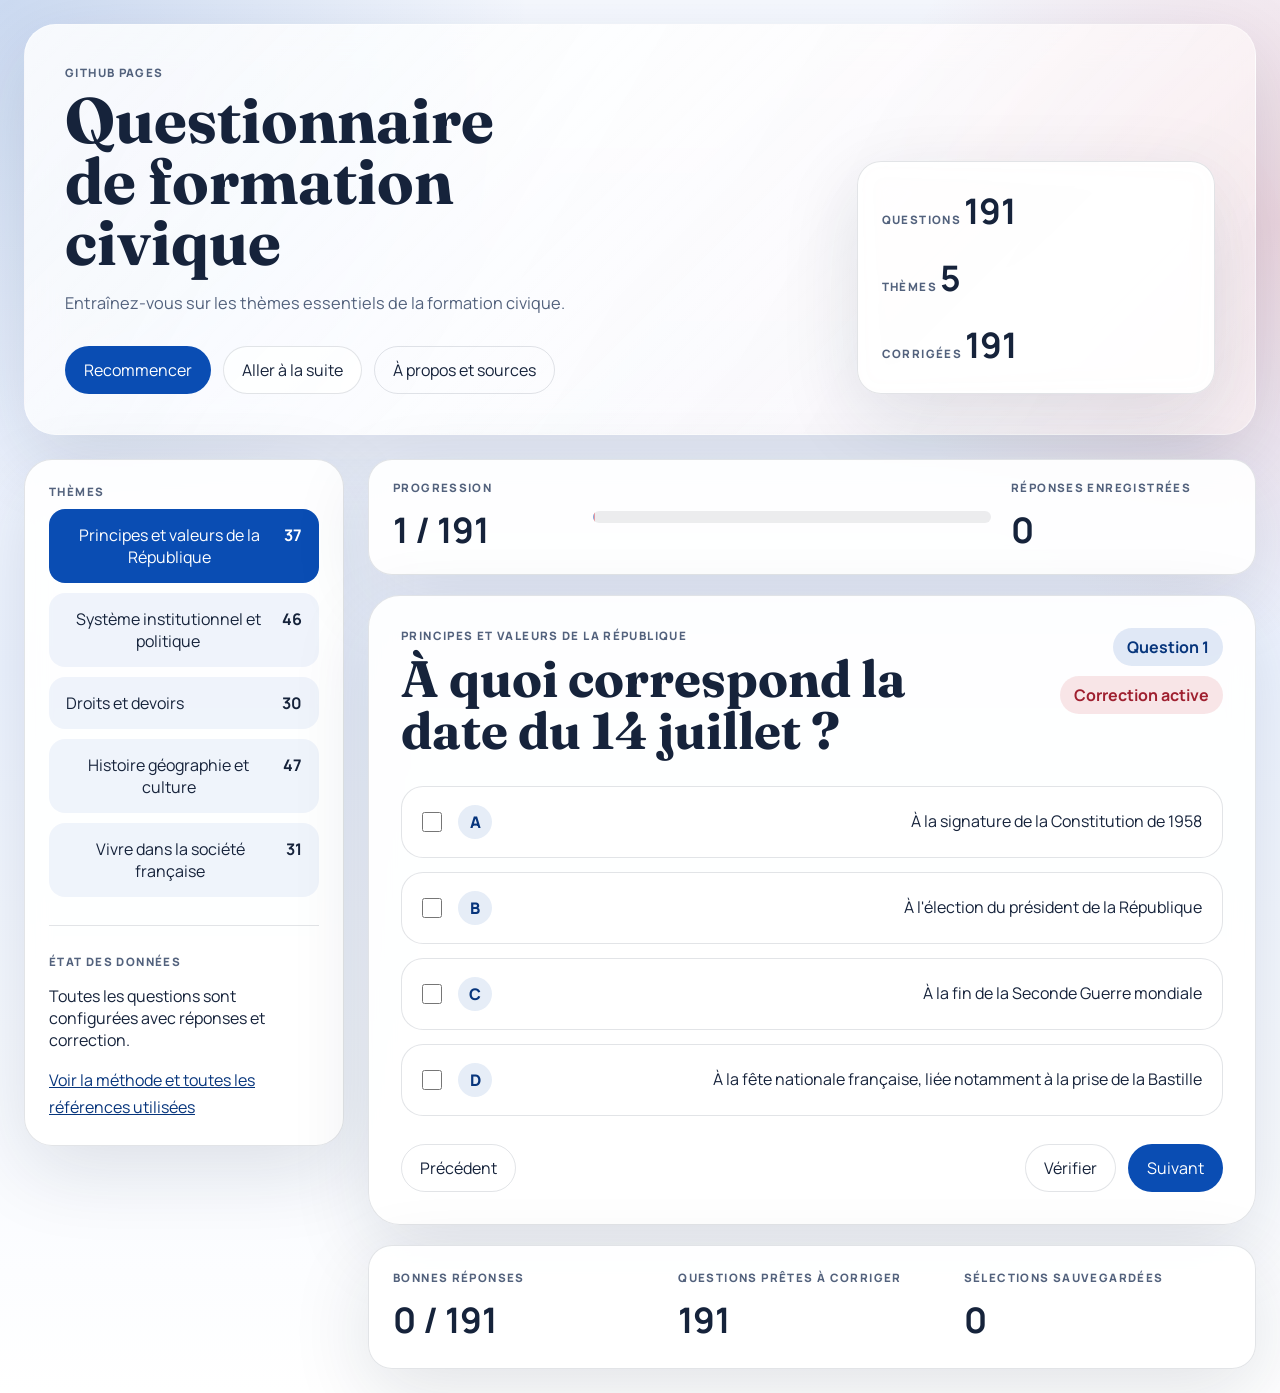
==== index.html @ 867d9311 "Shorten homepage hero description" ====
<!DOCTYPE html>
<html lang="fr">
  <head>
    <meta charset="UTF-8" />
    <meta name="viewport" content="width=device-width, initial-scale=1.0" />
    <title>Formation civique | Questionnaire</title>
    <meta
      name="description"
      content="Questionnaire interactif de formation civique, prêt à publier sur GitHub Pages."
    />
    <link rel="preconnect" href="https://fonts.googleapis.com" />
    <link rel="preconnect" href="https://fonts.gstatic.com" crossorigin />
    <link
      href="https://fonts.googleapis.com/css2?family=Manrope:wght@400;500;700;800&family=Fraunces:opsz,wght@9..144,600;9..144,700&display=swap"
      rel="stylesheet"
    />
    <link rel="stylesheet" href="styles.css" />
  </head>
  <body>
    <div class="page-shell">
      <header class="hero">
        <div class="hero-copy">
          <p class="eyebrow">GitHub Pages</p>
          <h1>Questionnaire de formation civique</h1>
          <p class="hero-text">
            Entraînez-vous sur les thèmes essentiels de la formation civique.
          </p>
          <div class="hero-actions">
            <button id="start-over" class="button button-primary" type="button">
              Recommencer
            </button>
            <button id="jump-first-incomplete" class="button button-secondary" type="button">
              Aller à la suite
            </button>
            <a class="button button-ghost button-link" href="about.html">À propos et sources</a>
          </div>
        </div>
        <div class="hero-meta">
          <div>
            <span class="meta-label">Questions</span>
            <strong id="total-questions">0</strong>
          </div>
          <div>
            <span class="meta-label">Thèmes</span>
            <strong id="total-categories">0</strong>
          </div>
          <div>
            <span class="meta-label">Corrigées</span>
            <strong id="ready-questions">0</strong>
          </div>
        </div>
      </header>

      <main class="app-layout">
        <aside class="sidebar" aria-label="Thèmes du questionnaire">
          <div class="sidebar-block">
            <p class="sidebar-label">Thèmes</p>
            <nav id="category-list" class="category-list"></nav>
          </div>
          <div class="sidebar-block sidebar-note">
            <p class="sidebar-label">État des données</p>
            <p id="dataset-status">
              Les questions sont chargées à partir des fichiers de thèmes et des fichiers
              de corrections. Complète <code>data/overrides/</code> pour ajuster les réponses.
            </p>
            <p class="sidebar-link">
              <a href="about.html">Voir la méthode et toutes les références utilisées</a>
            </p>
          </div>
        </aside>

        <section class="workspace">
          <div class="status-bar">
            <div>
              <p class="status-label">Progression</p>
              <strong id="progress-label">0 / 0</strong>
            </div>
            <div class="progress-track" aria-hidden="true">
              <div id="progress-bar" class="progress-bar"></div>
            </div>
            <div>
              <p class="status-label">Réponses enregistrées</p>
              <strong id="answered-count">0</strong>
            </div>
          </div>

          <article class="question-panel">
            <div class="question-header">
              <div>
                <p id="question-category" class="question-category"></p>
                <h2 id="question-title"></h2>
              </div>
              <div class="question-badges">
                <span id="question-index" class="badge"></span>
                <span id="question-mode" class="badge badge-muted"></span>
              </div>
            </div>

            <form id="question-form" class="answers" aria-live="polite"></form>

            <div id="question-feedback" class="feedback" hidden></div>

            <div class="question-footer">
              <button id="prev-question" class="button button-ghost" type="button">
                Précédent
              </button>
              <div class="footer-actions">
                <button id="check-answer" class="button button-secondary" type="button">
                  Vérifier
                </button>
                <button id="next-question" class="button button-primary" type="button">
                  Suivant
                </button>
              </div>
            </div>
          </article>

          <section class="summary-strip" aria-label="Résumé">
            <div>
              <p class="status-label">Bonnes réponses</p>
              <strong id="score-label">0 / 0</strong>
            </div>
            <div>
              <p class="status-label">Questions prêtes à corriger</p>
              <strong id="configured-label">0</strong>
            </div>
            <div>
              <p class="status-label">Sélections sauvegardées</p>
              <strong id="saved-label">0</strong>
            </div>
          </section>
        </section>
      </main>
    </div>

    <script src="data/themes/principes-et-valeurs.js"></script>
    <script src="data/themes/systeme-institutionnel.js"></script>
    <script src="data/themes/droits-et-devoirs.js"></script>
    <script src="data/themes/histoire-geographie-culture.js"></script>
    <script src="data/themes/vivre-en-france.js"></script>
    <script src="data/overrides/principes-et-valeurs.js"></script>
    <script src="data/overrides/systeme-institutionnel.js"></script>
    <script src="data/overrides/droits-et-devoirs.js"></script>
    <script src="data/overrides/histoire-geographie-culture.js"></script>
    <script src="data/overrides/vivre-en-france.js"></script>
    <script src="questions.js"></script>
    <script src="script.js"></script>
  </body>
</html>
---- styles.css ----
:root {
  --bg: #eef3fb;
  --paper: rgba(255, 255, 255, 0.92);
  --ink: #16233b;
  --muted: #53627d;
  --line: rgba(22, 35, 59, 0.12);
  --accent: #0a4db3;
  --accent-strong: #07357c;
  --accent-soft: rgba(10, 77, 179, 0.1);
  --danger: #c92a3d;
  --danger-soft: rgba(201, 42, 61, 0.1);
  --shadow: 0 24px 80px rgba(18, 31, 56, 0.12);
}

* {
  box-sizing: border-box;
}

html {
  scroll-behavior: smooth;
}

body {
  margin: 0;
  min-height: 100vh;
  color: var(--ink);
  background:
    radial-gradient(circle at top left, rgba(10, 77, 179, 0.18), transparent 28%),
    radial-gradient(circle at right 16%, rgba(201, 42, 61, 0.16), transparent 24%),
    linear-gradient(180deg, #f6f9ff 0%, #edf3ff 48%, #ffffff 100%);
  font-family: "Manrope", sans-serif;
}

button,
input {
  font: inherit;
}

.page-shell {
  max-width: 1440px;
  margin: 0 auto;
  padding: 24px;
}

.hero {
  display: grid;
  grid-template-columns: minmax(0, 1.5fr) minmax(280px, 0.7fr);
  gap: 24px;
  align-items: end;
  padding: 40px;
  border: 1px solid rgba(255, 255, 255, 0.45);
  border-radius: 32px;
  background:
    linear-gradient(135deg, rgba(255, 255, 255, 0.88), rgba(255, 255, 255, 0.6)),
    linear-gradient(120deg, rgba(10, 77, 179, 0.1), rgba(255, 255, 255, 0.04) 42%, rgba(201, 42, 61, 0.1));
  box-shadow: var(--shadow);
  backdrop-filter: blur(18px);
}

.eyebrow,
.sidebar-label,
.status-label,
.meta-label,
.question-category {
  margin: 0 0 10px;
  text-transform: uppercase;
  letter-spacing: 0.12em;
  font-size: 0.72rem;
  font-weight: 800;
  color: var(--muted);
}

.hero h1 {
  margin: 0;
  max-width: 10ch;
  font-family: "Fraunces", serif;
  font-size: clamp(2.8rem, 5vw, 5.4rem);
  line-height: 0.95;
}

.hero-text {
  margin: 18px 0 0;
  max-width: 60ch;
  font-size: 1.02rem;
  line-height: 1.7;
  color: var(--muted);
}

.hero-actions,
.footer-actions {
  display: flex;
  flex-wrap: wrap;
  gap: 12px;
}

.hero-actions {
  margin-top: 28px;
}

.hero-meta,
.summary-strip,
.status-bar,
.sidebar,
.question-panel {
  border: 1px solid var(--line);
  background: var(--paper);
  box-shadow: var(--shadow);
  backdrop-filter: blur(12px);
}

.hero-meta,
.summary-strip {
  display: grid;
  gap: 18px;
  padding: 24px;
  border-radius: 24px;
}

.hero-meta strong,
.summary-strip strong,
.status-bar strong {
  font-size: clamp(1.45rem, 3vw, 2.2rem);
}

.app-layout {
  display: grid;
  grid-template-columns: 320px minmax(0, 1fr);
  gap: 24px;
  margin-top: 24px;
}

.sidebar {
  position: sticky;
  top: 24px;
  align-self: start;
  padding: 24px;
  border-radius: 28px;
}

.sidebar-block + .sidebar-block {
  margin-top: 28px;
  padding-top: 28px;
  border-top: 1px solid var(--line);
}

.sidebar-note p:last-child {
  margin: 0;
  line-height: 1.7;
  color: var(--muted);
}

.category-list {
  display: grid;
  gap: 10px;
}

.category-button {
  display: flex;
  justify-content: space-between;
  gap: 12px;
  width: 100%;
  padding: 14px 16px;
  border: 1px solid transparent;
  border-radius: 16px;
  background: rgba(10, 77, 179, 0.06);
  color: var(--ink);
  cursor: pointer;
  transition:
    transform 180ms ease,
    background 180ms ease,
    border-color 180ms ease;
}

.category-button:hover,
.category-button:focus-visible {
  transform: translateX(4px);
  background: rgba(10, 77, 179, 0.12);
  border-color: rgba(10, 77, 179, 0.24);
}

.category-button.is-active {
  background: var(--accent);
  color: white;
}

.workspace {
  display: grid;
  gap: 20px;
}

.status-bar {
  display: grid;
  grid-template-columns: 180px minmax(0, 1fr) 220px;
  align-items: center;
  gap: 20px;
  padding: 20px 24px;
  border-radius: 24px;
}

.progress-track {
  height: 12px;
  border-radius: 999px;
  overflow: hidden;
  background: rgba(31, 36, 48, 0.08);
}

.progress-bar {
  width: 0;
  height: 100%;
  border-radius: inherit;
  background: linear-gradient(90deg, var(--accent), #ffffff 52%, var(--danger));
  transition: width 220ms ease;
}

.question-panel {
  padding: 32px;
  border-radius: 32px;
}

.question-header,
.question-footer {
  display: flex;
  justify-content: space-between;
  gap: 24px;
  align-items: start;
}

.question-header h2 {
  margin: 0;
  max-width: 20ch;
  font-family: "Fraunces", serif;
  font-size: clamp(2rem, 4vw, 3.3rem);
  line-height: 1.02;
}

.question-badges {
  display: flex;
  flex-wrap: wrap;
  justify-content: end;
  gap: 10px;
}

.badge {
  display: inline-flex;
  align-items: center;
  min-height: 38px;
  padding: 0 14px;
  border-radius: 999px;
  background: rgba(10, 77, 179, 0.12);
  color: var(--accent-strong);
  font-weight: 700;
}

.badge-muted {
  background: rgba(201, 42, 61, 0.12);
  color: #9f2030;
}

.answers {
  display: grid;
  gap: 14px;
  margin: 28px 0 0;
}

.answer-option {
  position: relative;
  display: grid;
  grid-template-columns: auto 1fr auto;
  gap: 16px;
  align-items: center;
  padding: 18px 20px;
  border: 1px solid var(--line);
  border-radius: 22px;
  background: rgba(255, 255, 255, 0.66);
  cursor: pointer;
  transition:
    border-color 180ms ease,
    transform 180ms ease,
    background 180ms ease;
}

.answer-option:hover,
.answer-option:focus-within {
  transform: translateY(-2px);
  border-color: rgba(10, 77, 179, 0.26);
  background: rgba(255, 255, 255, 0.9);
}

.answer-option input {
  width: 20px;
  height: 20px;
  margin: 0;
  accent-color: var(--accent);
}

.answer-letter {
  display: inline-flex;
  align-items: center;
  justify-content: center;
  width: 34px;
  height: 34px;
  border-radius: 50%;
  background: rgba(10, 77, 179, 0.1);
  font-weight: 800;
  color: var(--accent-strong);
}

.answer-text {
  line-height: 1.6;
}

.answer-option.is-correct {
  border-color: rgba(10, 77, 179, 0.46);
  background: rgba(10, 77, 179, 0.1);
}

.answer-option.is-wrong {
  border-color: rgba(201, 42, 61, 0.46);
  background: rgba(201, 42, 61, 0.08);
}

.feedback {
  margin-top: 20px;
  padding: 16px 18px;
  border-radius: 18px;
  line-height: 1.6;
  color: var(--ink);
  background: rgba(10, 77, 179, 0.08);
}

.feedback.is-warning {
  background: rgba(201, 42, 61, 0.12);
}

.question-footer {
  margin-top: 28px;
  align-items: center;
}

.button {
  display: inline-flex;
  align-items: center;
  justify-content: center;
  min-height: 48px;
  padding: 0 18px;
  border: 1px solid transparent;
  border-radius: 999px;
  cursor: pointer;
  transition:
    transform 180ms ease,
    background 180ms ease,
    border-color 180ms ease;
}

.button:hover,
.button:focus-visible {
  transform: translateY(-1px);
}

.button-primary {
  color: white;
  background: var(--accent);
}

.button-primary:hover,
.button-primary:focus-visible {
  background: var(--accent-strong);
}

.button-secondary {
  color: var(--ink);
  background: rgba(255, 255, 255, 0.74);
  border-color: var(--line);
}

.button-ghost {
  color: var(--ink);
  background: transparent;
  border-color: var(--line);
}

.button-link {
  text-decoration: none;
}

.summary-strip {
  grid-template-columns: repeat(3, minmax(0, 1fr));
  border-radius: 24px;
}

code {
  padding: 0.16rem 0.4rem;
  border-radius: 8px;
  background: rgba(10, 77, 179, 0.08);
  font-family: "SFMono-Regular", Consolas, monospace;
  font-size: 0.92em;
}

.sidebar-link {
  margin: 16px 0 0;
}

.sidebar-link a,
.reference-list a,
.about-panel a {
  color: var(--accent-strong);
}

.sidebar-link a:hover,
.reference-list a:hover,
.about-panel a:hover {
  color: var(--accent);
}

.about-layout {
  display: grid;
  gap: 20px;
  margin-top: 24px;
}

.about-panel {
  padding: 28px;
  border: 1px solid var(--line);
  border-radius: 28px;
  background: var(--paper);
  box-shadow: var(--shadow);
  backdrop-filter: blur(12px);
}

.about-panel h2 {
  margin: 0 0 18px;
  font-family: "Fraunces", serif;
  font-size: clamp(1.8rem, 3vw, 2.6rem);
  line-height: 1.05;
}

.about-panel p {
  margin: 0 0 14px;
  line-height: 1.75;
  color: var(--muted);
}

.reference-list {
  display: grid;
  gap: 16px;
  margin: 0;
  padding: 0;
  list-style: none;
}

.reference-list li {
  display: grid;
  gap: 6px;
  padding: 16px 18px;
  border: 1px solid var(--line);
  border-radius: 20px;
  background: rgba(255, 255, 255, 0.58);
}

.reference-list span {
  line-height: 1.65;
  color: var(--muted);
}

@media (max-width: 1080px) {
  .app-layout,
  .hero,
  .status-bar,
  .summary-strip {
    grid-template-columns: 1fr;
  }

  .sidebar {
    position: static;
  }

  .question-header,
  .question-footer {
    flex-direction: column;
  }

  .question-badges {
    justify-content: start;
  }
}

@media (max-width: 720px) {
  .page-shell {
    padding: 14px;
  }

  .hero,
  .sidebar,
  .question-panel,
  .status-bar,
  .summary-strip {
    padding: 20px;
    border-radius: 24px;
  }

  .hero h1 {
    max-width: 12ch;
  }
}
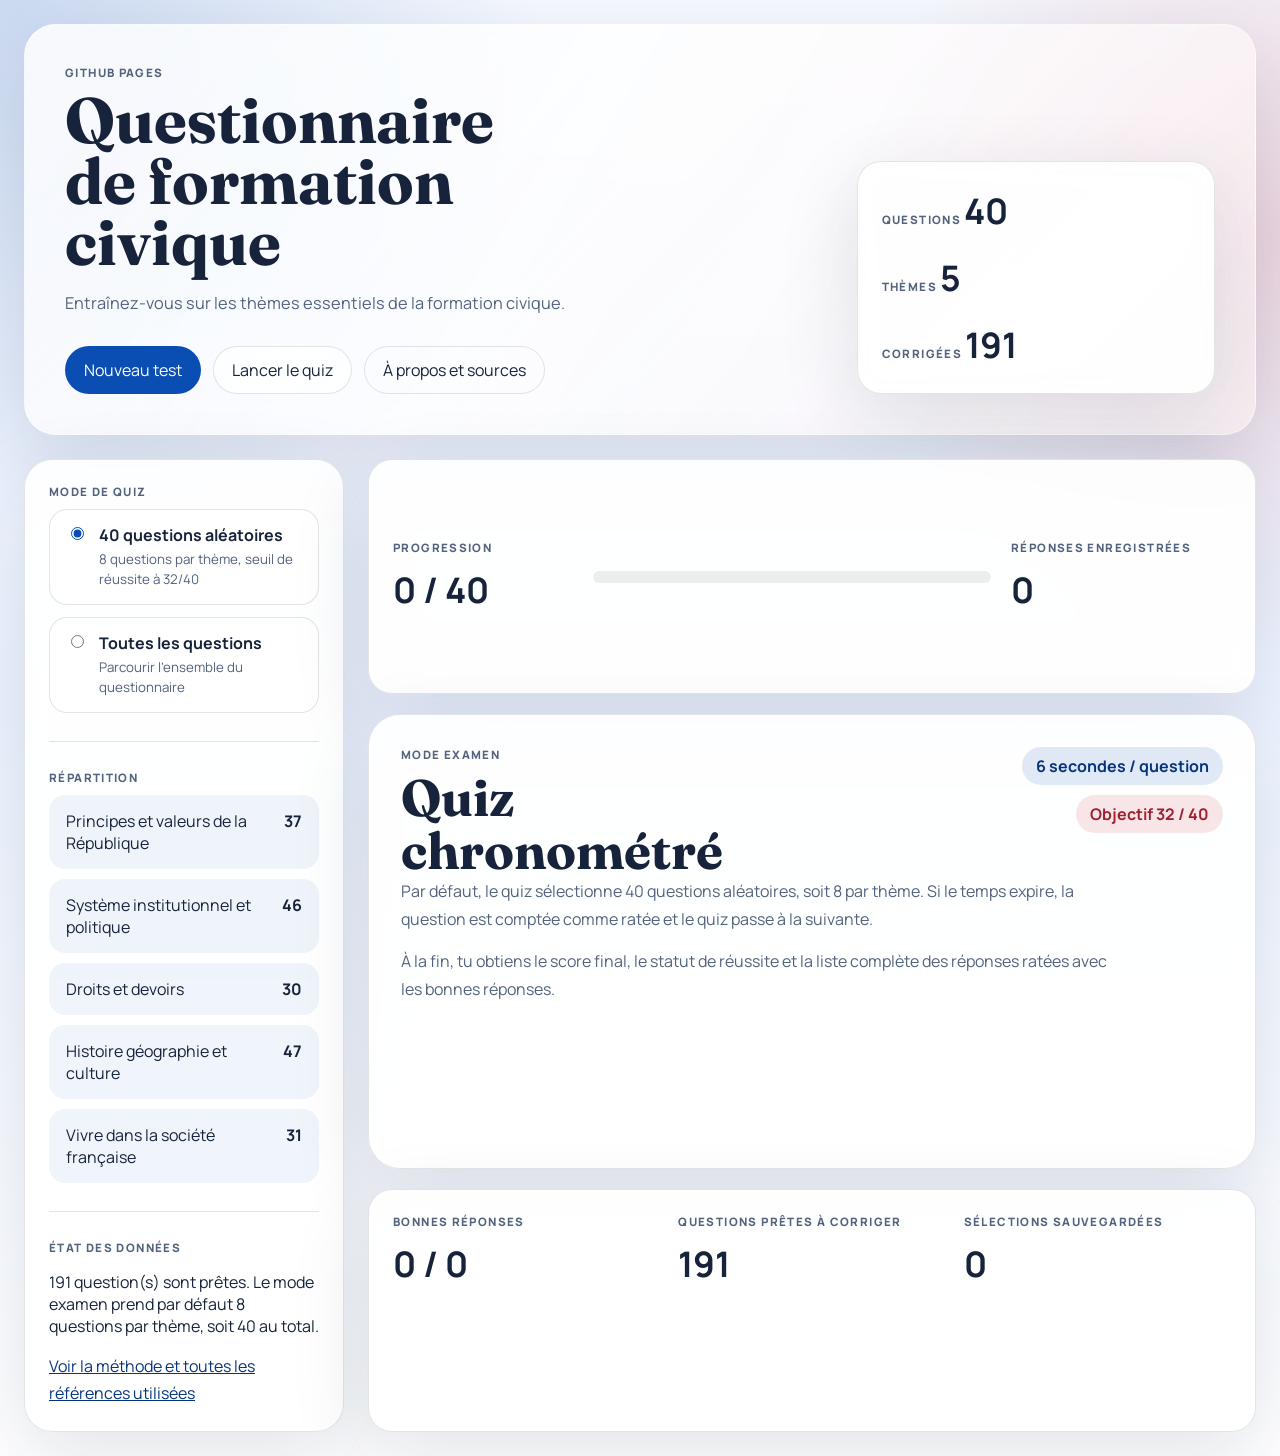
==== commit 9beedd4f: "Add timed exam mode and final score review" ====
--- a/index.html
+++ b/index.html
@@ -27,10 +27,10 @@
           </p>
           <div class="hero-actions">
             <button id="start-over" class="button button-primary" type="button">
-              Recommencer
+              Nouveau test
             </button>
-            <button id="jump-first-incomplete" class="button button-secondary" type="button">
-              Aller à la suite
+            <button id="start-quiz" class="button button-secondary" type="button">
+              Lancer le quiz
             </button>
             <a class="button button-ghost button-link" href="about.html">À propos et sources</a>
           </div>
@@ -54,7 +54,26 @@
       <main class="app-layout">
         <aside class="sidebar" aria-label="Thèmes du questionnaire">
           <div class="sidebar-block">
-            <p class="sidebar-label">Thèmes</p>
+            <p class="sidebar-label">Mode de quiz</p>
+            <div class="mode-picker" id="mode-picker">
+              <label class="mode-option">
+                <input type="radio" name="quiz-mode" value="exam" checked />
+                <span>
+                  <strong>40 questions aléatoires</strong>
+                  <small>8 questions par thème, seuil de réussite à 32/40</small>
+                </span>
+              </label>
+              <label class="mode-option">
+                <input type="radio" name="quiz-mode" value="all" />
+                <span>
+                  <strong>Toutes les questions</strong>
+                  <small>Parcourir l’ensemble du questionnaire</small>
+                </span>
+              </label>
+            </div>
+          </div>
+          <div class="sidebar-block">
+            <p class="sidebar-label">Répartition</p>
             <nav id="category-list" class="category-list"></nav>
           </div>
           <div class="sidebar-block sidebar-note">
@@ -84,7 +103,30 @@
             </div>
           </div>
 
-          <article class="question-panel">
+          <section id="intro-panel" class="question-panel exam-panel">
+            <div class="question-header">
+              <div>
+                <p class="question-category">Mode examen</p>
+                <h2>Quiz chronométré</h2>
+              </div>
+              <div class="question-badges">
+                <span class="badge">6 secondes / question</span>
+                <span id="pass-target" class="badge badge-muted">Objectif 32 / 40</span>
+              </div>
+            </div>
+            <div class="intro-copy">
+              <p>
+                Par défaut, le quiz sélectionne 40 questions aléatoires, soit 8 par thème.
+                Si le temps expire, la question est comptée comme ratée et le quiz passe à la suivante.
+              </p>
+              <p>
+                À la fin, tu obtiens le score final, le statut de réussite et la liste complète
+                des réponses ratées avec les bonnes réponses.
+              </p>
+            </div>
+          </section>
+
+          <article id="question-panel" class="question-panel" hidden>
             <div class="question-header">
               <div>
                 <p id="question-category" class="question-category"></p>
@@ -93,6 +135,7 @@
               <div class="question-badges">
                 <span id="question-index" class="badge"></span>
                 <span id="question-mode" class="badge badge-muted"></span>
+                <span id="timer-badge" class="badge">6 s</span>
               </div>
             </div>
 
@@ -101,19 +144,53 @@
             <div id="question-feedback" class="feedback" hidden></div>
 
             <div class="question-footer">
-              <button id="prev-question" class="button button-ghost" type="button">
-                Précédent
-              </button>
               <div class="footer-actions">
-                <button id="check-answer" class="button button-secondary" type="button">
-                  Vérifier
+                <button id="skip-question" class="button button-ghost" type="button">
+                  Passer
                 </button>
-                <button id="next-question" class="button button-primary" type="button">
-                  Suivant
+                <button id="submit-answer" class="button button-primary" type="button">
+                  Valider
                 </button>
               </div>
             </div>
           </article>
+
+          <section id="results-panel" class="question-panel results-panel" hidden>
+            <div class="question-header">
+              <div>
+                <p class="question-category">Résultat final</p>
+                <h2 id="results-title">Quiz terminé</h2>
+              </div>
+              <div class="question-badges">
+                <span id="results-status" class="badge"></span>
+                <span id="results-score" class="badge badge-muted"></span>
+              </div>
+            </div>
+
+            <div class="results-grid">
+              <div class="result-card">
+                <p class="status-label">Score</p>
+                <strong id="results-score-large">0 / 0</strong>
+              </div>
+              <div class="result-card">
+                <p class="status-label">Seuil</p>
+                <strong id="results-target">0</strong>
+              </div>
+              <div class="result-card">
+                <p class="status-label">Réponses ratées</p>
+                <strong id="results-missed">0</strong>
+              </div>
+            </div>
+
+            <div class="results-copy">
+              <p id="results-summary"></p>
+            </div>
+
+            <div>
+              <p class="sidebar-label">Corrections</p>
+              <div id="mistakes-list" class="mistakes-list"></div>
+            </div>
+          </section>
 
           <section class="summary-strip" aria-label="Résumé">
             <div>
--- a/styles.css
+++ b/styles.css
@@ -152,6 +152,40 @@
 .category-list {
   display: grid;
   gap: 10px;
+}
+
+.mode-picker {
+  display: grid;
+  gap: 12px;
+}
+
+.mode-option {
+  display: grid;
+  grid-template-columns: auto 1fr;
+  gap: 12px;
+  align-items: start;
+  padding: 14px 16px;
+  border: 1px solid var(--line);
+  border-radius: 18px;
+  background: rgba(255, 255, 255, 0.66);
+  cursor: pointer;
+}
+
+.mode-option input {
+  margin-top: 3px;
+  accent-color: var(--accent);
+}
+
+.mode-option strong,
+.result-card strong {
+  display: block;
+}
+
+.mode-option small {
+  display: block;
+  margin-top: 4px;
+  line-height: 1.5;
+  color: var(--muted);
 }
 
 .category-button {
@@ -217,6 +251,14 @@
   border-radius: 32px;
 }
 
+.exam-panel .intro-copy p,
+.results-copy p {
+  margin: 0 0 14px;
+  max-width: 72ch;
+  line-height: 1.75;
+  color: var(--muted);
+}
+
 .question-header,
 .question-footer {
   display: flex;
@@ -253,6 +295,16 @@
 
 .badge-muted {
   background: rgba(201, 42, 61, 0.12);
+  color: #9f2030;
+}
+
+.badge-success {
+  background: rgba(10, 77, 179, 0.14);
+  color: var(--accent-strong);
+}
+
+.badge-danger {
+  background: rgba(201, 42, 61, 0.14);
   color: #9f2030;
 }
 
@@ -335,6 +387,7 @@
 .question-footer {
   margin-top: 28px;
   align-items: center;
+  justify-content: end;
 }
 
 .button {
@@ -388,6 +441,37 @@
   border-radius: 24px;
 }
 
+.results-grid {
+  display: grid;
+  grid-template-columns: repeat(3, minmax(0, 1fr));
+  gap: 16px;
+  margin: 24px 0;
+}
+
+.result-card,
+.mistake-item {
+  padding: 18px 20px;
+  border: 1px solid var(--line);
+  border-radius: 20px;
+  background: rgba(255, 255, 255, 0.66);
+}
+
+.mistakes-list {
+  display: grid;
+  gap: 14px;
+}
+
+.mistake-item p {
+  margin: 8px 0 0;
+  line-height: 1.7;
+  color: var(--muted);
+}
+
+.mistake-item span {
+  color: var(--ink);
+  font-weight: 700;
+}
+
 code {
   padding: 0.16rem 0.4rem;
   border-radius: 8px;
@@ -466,7 +550,8 @@
   .app-layout,
   .hero,
   .status-bar,
-  .summary-strip {
+  .summary-strip,
+  .results-grid {
     grid-template-columns: 1fr;
   }
 
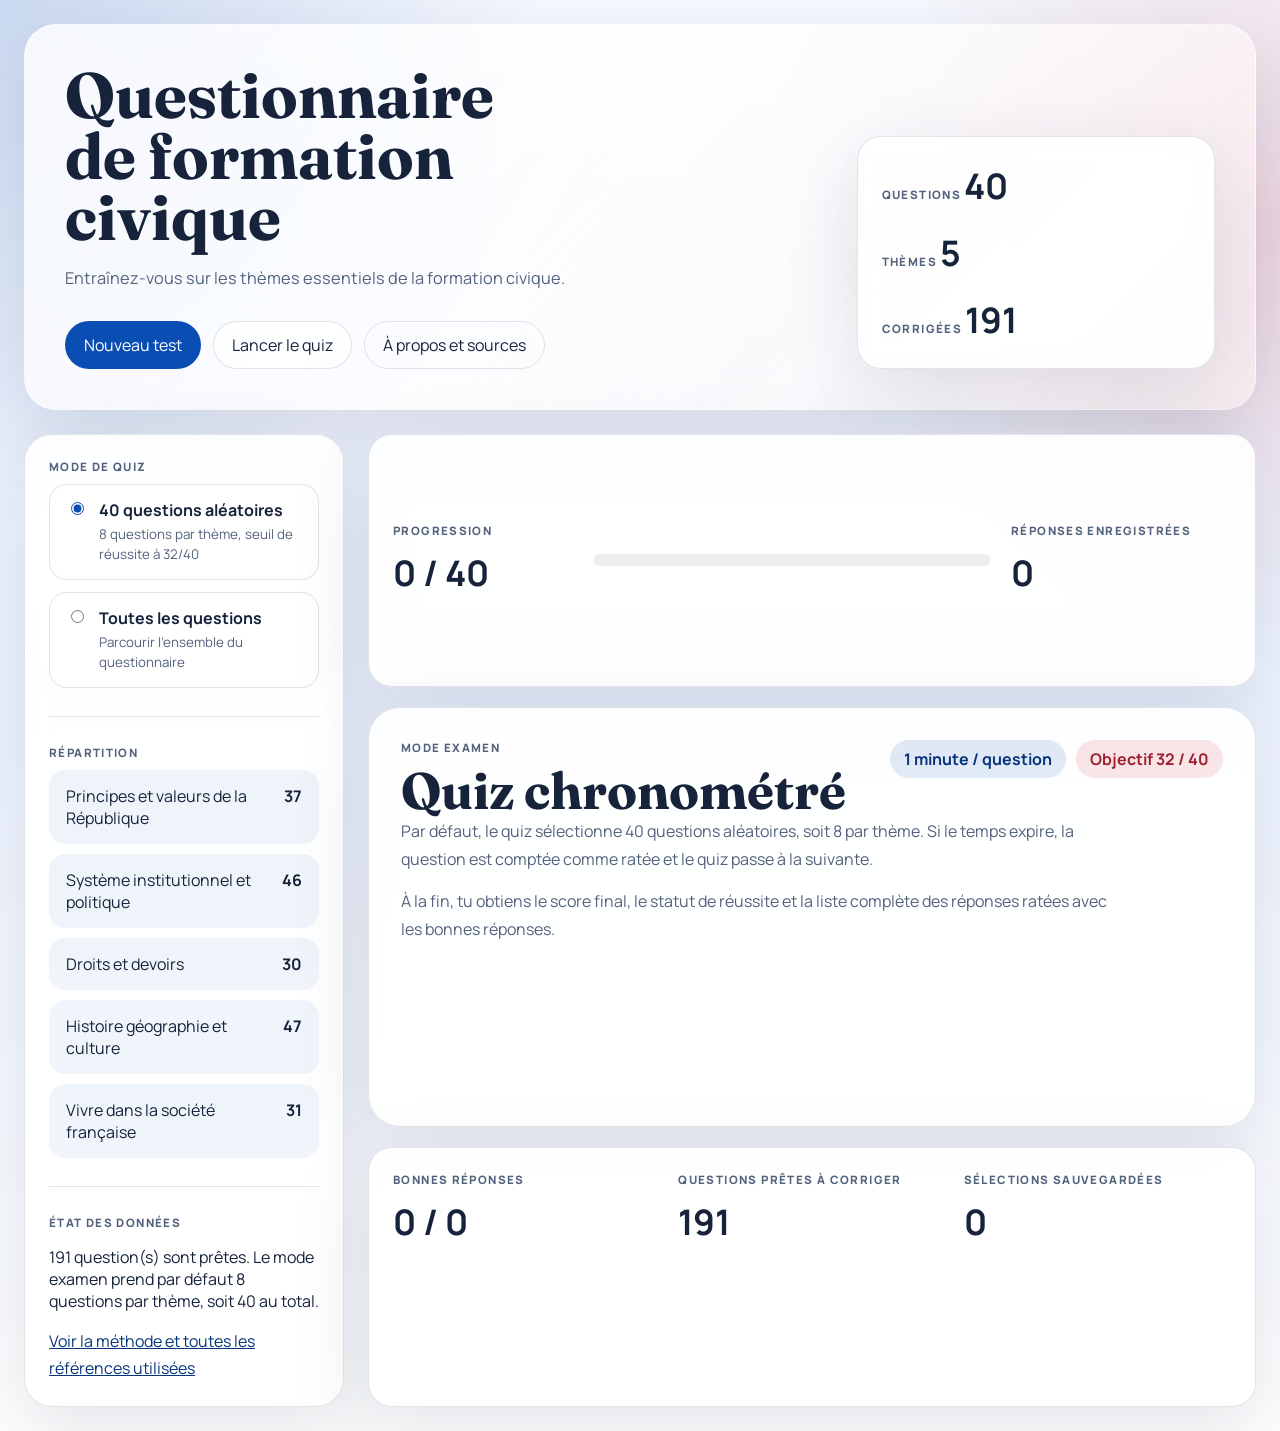
==== commit b28d8104: "Refine quiz layout and timing" ====
--- a/index.html
+++ b/index.html
@@ -20,7 +20,6 @@
     <div class="page-shell">
       <header class="hero">
         <div class="hero-copy">
-          <p class="eyebrow">GitHub Pages</p>
           <h1>Questionnaire de formation civique</h1>
           <p class="hero-text">
             Entraînez-vous sur les thèmes essentiels de la formation civique.
@@ -110,7 +109,7 @@
                 <h2>Quiz chronométré</h2>
               </div>
               <div class="question-badges">
-                <span class="badge">6 secondes / question</span>
+                <span class="badge">1 minute / question</span>
                 <span id="pass-target" class="badge badge-muted">Objectif 32 / 40</span>
               </div>
             </div>
@@ -135,7 +134,7 @@
               <div class="question-badges">
                 <span id="question-index" class="badge"></span>
                 <span id="question-mode" class="badge badge-muted"></span>
-                <span id="timer-badge" class="badge">6 s</span>
+                <span id="timer-badge" class="badge">01:00</span>
               </div>
             </div>
 
@@ -144,7 +143,7 @@
             <div id="question-feedback" class="feedback" hidden></div>
 
             <div class="question-footer">
-              <div class="footer-actions">
+              <div class="footer-actions footer-actions-fixed">
                 <button id="skip-question" class="button button-ghost" type="button">
                   Passer
                 </button>
--- a/styles.css
+++ b/styles.css
@@ -231,6 +231,12 @@
   border-radius: 24px;
 }
 
+body.quiz-running .status-bar {
+  position: sticky;
+  top: 12px;
+  z-index: 40;
+}
+
 .progress-track {
   height: 12px;
   border-radius: 999px;
@@ -249,6 +255,10 @@
 .question-panel {
   padding: 32px;
   border-radius: 32px;
+}
+
+body.quiz-running #question-panel {
+  padding-bottom: 132px;
 }
 
 .exam-panel .intro-copy p,
@@ -388,6 +398,20 @@
   margin-top: 28px;
   align-items: center;
   justify-content: end;
+}
+
+.footer-actions-fixed {
+  position: fixed;
+  left: 50%;
+  bottom: 18px;
+  z-index: 45;
+  transform: translateX(-50%);
+  padding: 12px;
+  border: 1px solid var(--line);
+  border-radius: 999px;
+  background: rgba(255, 255, 255, 0.94);
+  box-shadow: 0 16px 40px rgba(18, 31, 56, 0.16);
+  backdrop-filter: blur(14px);
 }
 
 .button {
@@ -567,6 +591,11 @@
   .question-badges {
     justify-content: start;
   }
+
+  .footer-actions-fixed {
+    width: calc(100% - 28px);
+    justify-content: center;
+  }
 }
 
 @media (max-width: 720px) {
@@ -586,4 +615,16 @@
   .hero h1 {
     max-width: 12ch;
   }
-}
+
+  body.quiz-running .status-bar {
+    top: 8px;
+  }
+
+  .footer-actions-fixed {
+    left: 14px;
+    right: 14px;
+    bottom: 12px;
+    width: auto;
+    transform: none;
+  }
+}
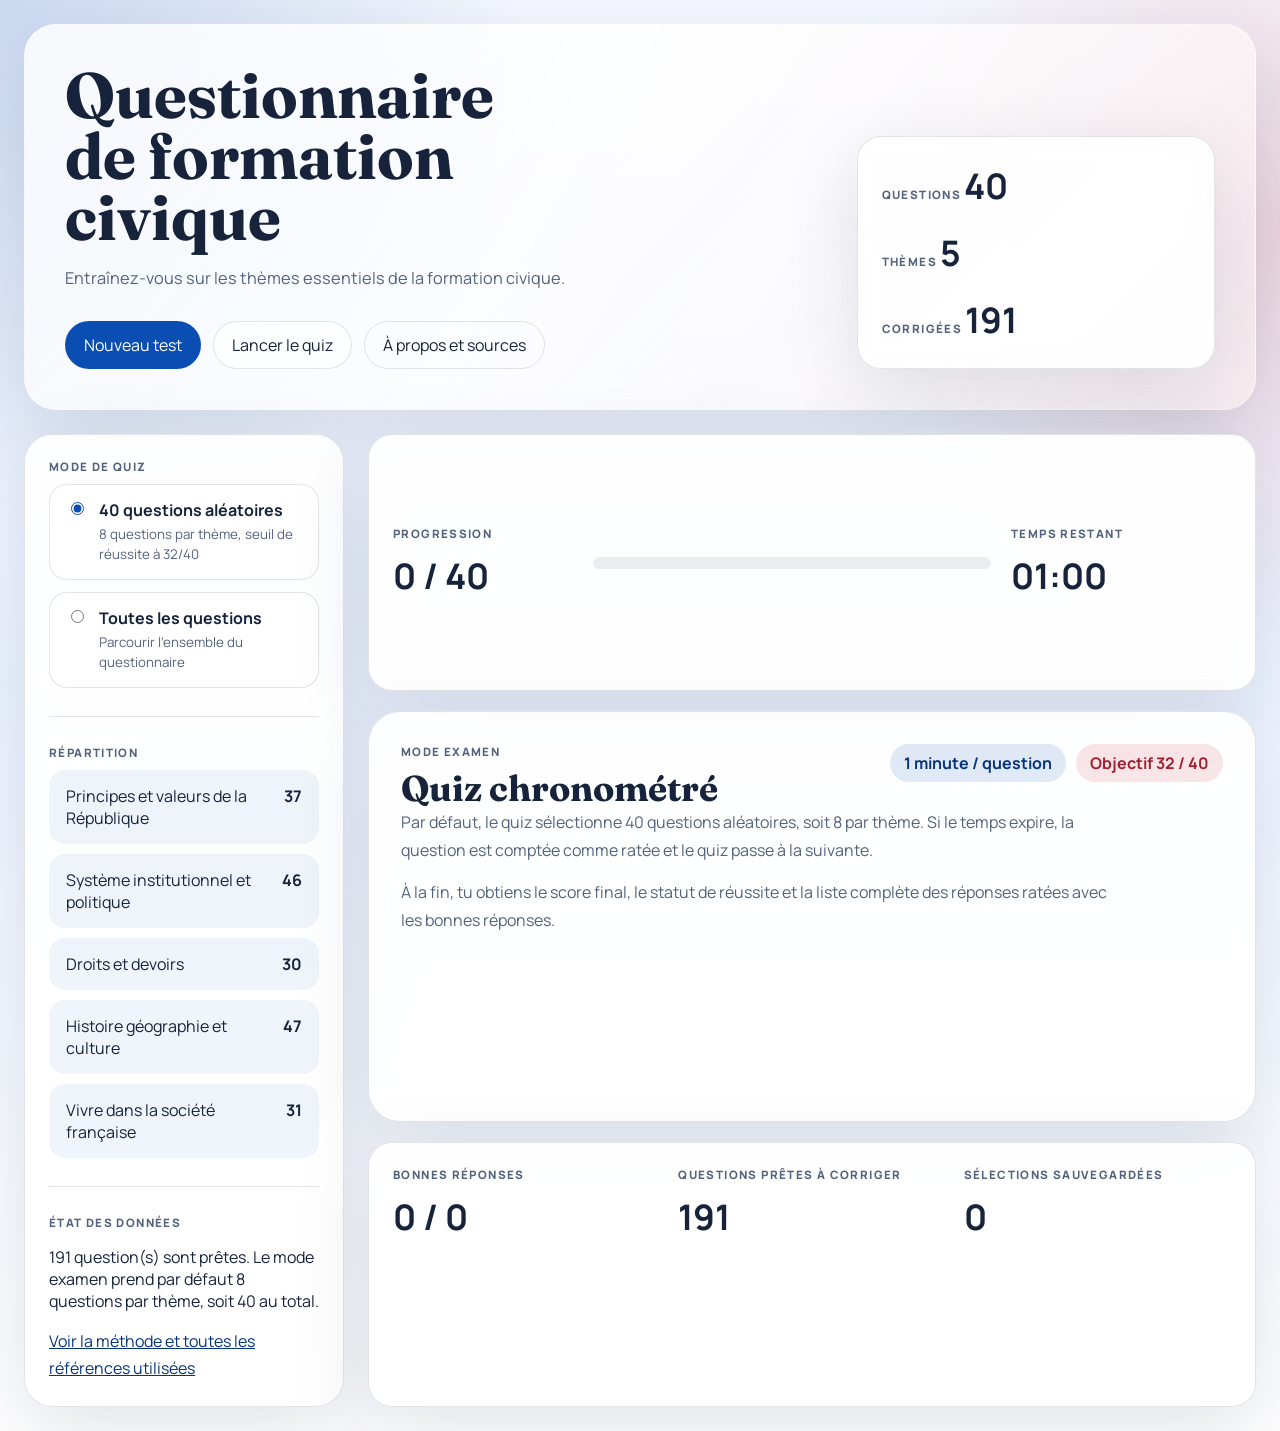
==== commit c3e966f4: "Polish fullscreen quiz layout" ====
--- a/index.html
+++ b/index.html
@@ -97,8 +97,8 @@
               <div id="progress-bar" class="progress-bar"></div>
             </div>
             <div>
-              <p class="status-label">Réponses enregistrées</p>
-              <strong id="answered-count">0</strong>
+              <p class="status-label">Temps restant</p>
+              <strong id="header-timer">01:00</strong>
             </div>
           </div>
 
@@ -134,7 +134,6 @@
               <div class="question-badges">
                 <span id="question-index" class="badge"></span>
                 <span id="question-mode" class="badge badge-muted"></span>
-                <span id="timer-badge" class="badge">01:00</span>
               </div>
             </div>
 
--- a/styles.css
+++ b/styles.css
@@ -42,6 +42,11 @@
   padding: 24px;
 }
 
+body.quiz-running .page-shell {
+  max-width: none;
+  padding: 0;
+}
+
 .hero {
   display: grid;
   grid-template-columns: minmax(0, 1.5fr) minmax(280px, 0.7fr);
@@ -57,6 +62,12 @@
   backdrop-filter: blur(18px);
 }
 
+body.quiz-running .hero,
+body.quiz-running .sidebar,
+body.quiz-running .summary-strip {
+  display: none;
+}
+
 .eyebrow,
 .sidebar-label,
 .status-label,
@@ -127,6 +138,12 @@
   grid-template-columns: 320px minmax(0, 1fr);
   gap: 24px;
   margin-top: 24px;
+}
+
+body.quiz-running .app-layout {
+  grid-template-columns: 1fr;
+  gap: 0;
+  margin-top: 0;
 }
 
 .sidebar {
@@ -222,6 +239,11 @@
   gap: 20px;
 }
 
+body.quiz-running .workspace {
+  min-height: 100vh;
+  gap: 0;
+}
+
 .status-bar {
   display: grid;
   grid-template-columns: 180px minmax(0, 1fr) 220px;
@@ -233,8 +255,15 @@
 
 body.quiz-running .status-bar {
   position: sticky;
-  top: 12px;
+  top: 0;
   z-index: 40;
+  margin: 0;
+  padding: 16px 24px;
+  border-radius: 0;
+  border-left: 0;
+  border-right: 0;
+  border-top: 0;
+  background: rgba(255, 255, 255, 0.96);
 }
 
 .progress-track {
@@ -258,7 +287,14 @@
 }
 
 body.quiz-running #question-panel {
-  padding-bottom: 132px;
+  display: flex;
+  flex-direction: column;
+  min-height: calc(100vh - 92px);
+  padding: 24px 32px 120px;
+  border: 0;
+  border-radius: 0;
+  box-shadow: none;
+  background: transparent;
 }
 
 .exam-panel .intro-copy p,
@@ -279,10 +315,10 @@
 
 .question-header h2 {
   margin: 0;
-  max-width: 20ch;
+  max-width: 16ch;
   font-family: "Fraunces", serif;
-  font-size: clamp(2rem, 4vw, 3.3rem);
-  line-height: 1.02;
+  font-size: clamp(1.55rem, 2.8vw, 2.45rem);
+  line-height: 1.08;
 }
 
 .question-badges {
@@ -322,6 +358,13 @@
   display: grid;
   gap: 14px;
   margin: 28px 0 0;
+}
+
+body.quiz-running .answers {
+  flex: 1;
+  align-content: start;
+  max-width: none;
+  margin-top: 20px;
 }
 
 .answer-option {
@@ -341,6 +384,11 @@
     background 180ms ease;
 }
 
+body.quiz-running .answer-option {
+  min-height: 84px;
+  padding: 16px 18px;
+}
+
 .answer-option:hover,
 .answer-option:focus-within {
   transform: translateY(-2px);
@@ -369,6 +417,7 @@
 
 .answer-text {
   line-height: 1.6;
+  font-size: 0.98rem;
 }
 
 .answer-option.is-correct {
@@ -402,16 +451,21 @@
 
 .footer-actions-fixed {
   position: fixed;
-  left: 50%;
+  left: 24px;
+  right: 24px;
   bottom: 18px;
   z-index: 45;
-  transform: translateX(-50%);
+  justify-content: space-between;
   padding: 12px;
   border: 1px solid var(--line);
-  border-radius: 999px;
+  border-radius: 24px;
   background: rgba(255, 255, 255, 0.94);
   box-shadow: 0 16px 40px rgba(18, 31, 56, 0.16);
   backdrop-filter: blur(14px);
+}
+
+body.quiz-running .footer-actions-fixed .button {
+  flex: 1;
 }
 
 .button {
@@ -627,4 +681,13 @@
     width: auto;
     transform: none;
   }
-}
+
+  body.quiz-running #question-panel {
+    padding: 18px 16px 110px;
+  }
+
+  body.quiz-running .status-bar {
+    top: 0;
+    padding: 14px 16px;
+  }
+}
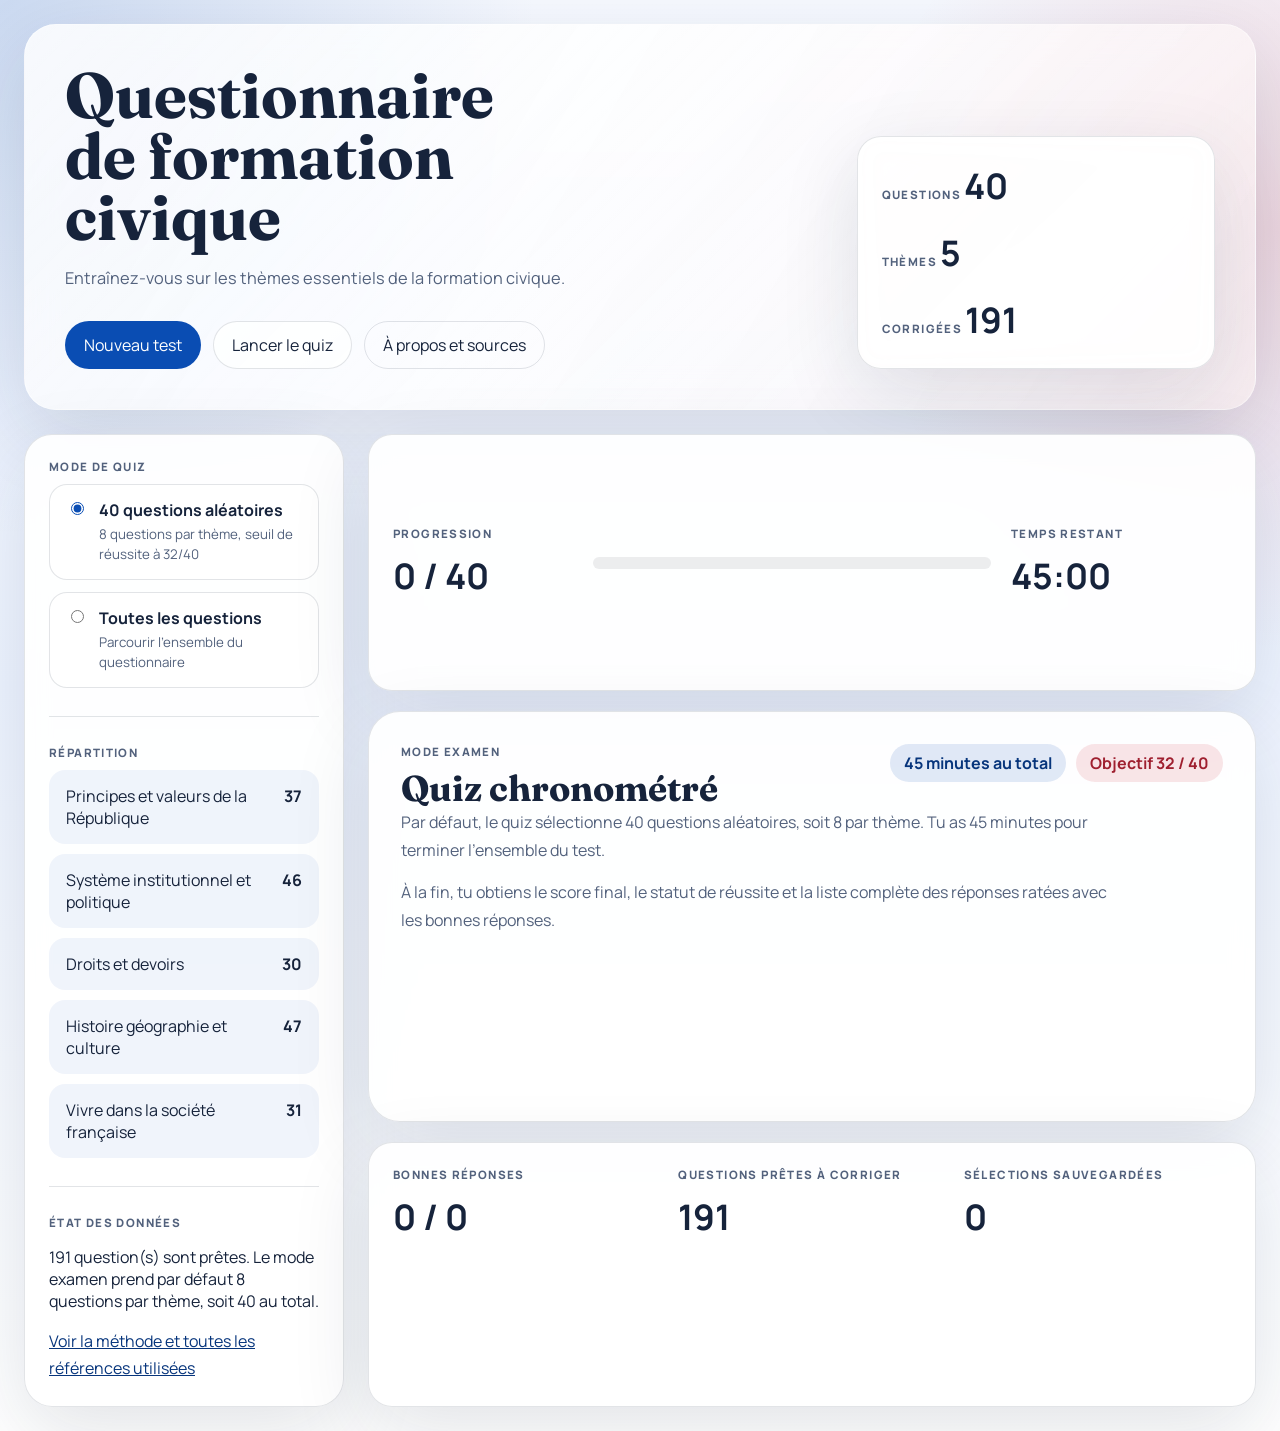
==== commit 37d13341: "Use global quiz timer and tighten mobile progress" ====
--- a/index.html
+++ b/index.html
@@ -98,7 +98,7 @@
             </div>
             <div>
               <p class="status-label">Temps restant</p>
-              <strong id="header-timer">01:00</strong>
+              <strong id="header-timer">45:00</strong>
             </div>
           </div>
 
@@ -109,14 +109,14 @@
                 <h2>Quiz chronométré</h2>
               </div>
               <div class="question-badges">
-                <span class="badge">1 minute / question</span>
+                <span class="badge">45 minutes au total</span>
                 <span id="pass-target" class="badge badge-muted">Objectif 32 / 40</span>
               </div>
             </div>
             <div class="intro-copy">
               <p>
                 Par défaut, le quiz sélectionne 40 questions aléatoires, soit 8 par thème.
-                Si le temps expire, la question est comptée comme ratée et le quiz passe à la suivante.
+                Tu as 45 minutes pour terminer l’ensemble du test.
               </p>
               <p>
                 À la fin, tu obtiens le score final, le statut de réussite et la liste complète
--- a/styles.css
+++ b/styles.css
@@ -321,6 +321,10 @@
   line-height: 1.08;
 }
 
+body.quiz-running .question-header h2 {
+  max-width: none;
+}
+
 .question-badges {
   display: flex;
   flex-wrap: wrap;
@@ -451,21 +455,17 @@
 
 .footer-actions-fixed {
   position: fixed;
-  left: 24px;
-  right: 24px;
+  left: 50%;
   bottom: 18px;
   z-index: 45;
-  justify-content: space-between;
+  transform: translateX(-50%);
+  justify-content: center;
   padding: 12px;
   border: 1px solid var(--line);
   border-radius: 24px;
   background: rgba(255, 255, 255, 0.94);
   box-shadow: 0 16px 40px rgba(18, 31, 56, 0.16);
   backdrop-filter: blur(14px);
-}
-
-body.quiz-running .footer-actions-fixed .button {
-  flex: 1;
 }
 
 .button {
@@ -687,7 +687,24 @@
   }
 
   body.quiz-running .status-bar {
+    display: grid;
+    grid-template-columns: minmax(58px, auto) minmax(56px, 1fr) minmax(72px, auto);
+    align-items: center;
     top: 0;
-    padding: 14px 16px;
-  }
-}
+    padding: 12px 12px;
+    gap: 8px;
+  }
+
+  body.quiz-running .progress-track {
+    min-width: 56px;
+  }
+
+  body.quiz-running .status-bar strong {
+    font-size: 1.2rem;
+  }
+
+  body.quiz-running .status-label {
+    margin-bottom: 4px;
+    font-size: 0.62rem;
+  }
+}
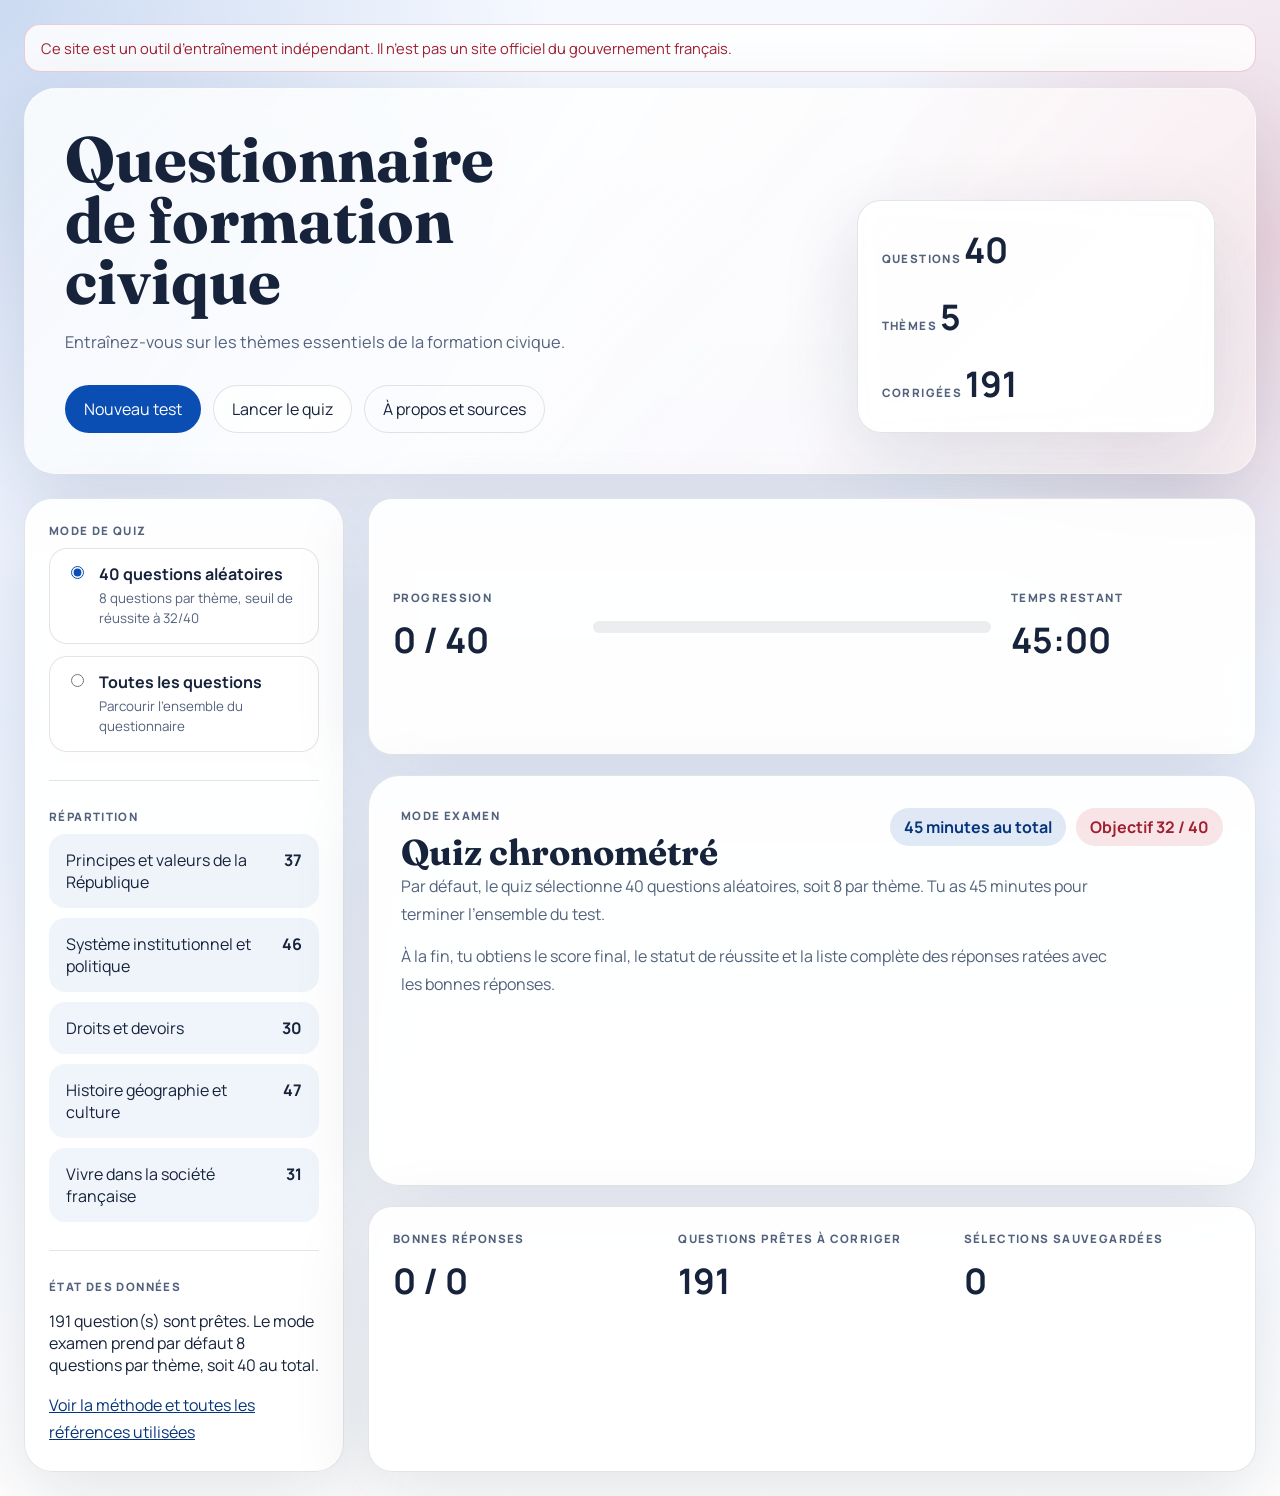
==== commit 14befbd7: "Add favicon and unofficial site notice" ====
--- a/index.html
+++ b/index.html
@@ -14,10 +14,14 @@
       href="https://fonts.googleapis.com/css2?family=Manrope:wght@400;500;700;800&family=Fraunces:opsz,wght@9..144,600;9..144,700&display=swap"
       rel="stylesheet"
     />
+    <link rel="icon" type="image/svg+xml" href="favicon.svg" />
     <link rel="stylesheet" href="styles.css" />
   </head>
   <body>
     <div class="page-shell">
+      <div class="official-notice" role="note">
+        Ce site est un outil d’entraînement indépendant. Il n’est pas un site officiel du gouvernement français.
+      </div>
       <header class="hero">
         <div class="hero-copy">
           <h1>Questionnaire de formation civique</h1>
--- a/styles.css
+++ b/styles.css
@@ -45,6 +45,25 @@
 body.quiz-running .page-shell {
   max-width: none;
   padding: 0;
+}
+
+.official-notice {
+  margin: 0 0 16px;
+  padding: 12px 16px;
+  border: 1px solid rgba(201, 42, 61, 0.22);
+  border-radius: 16px;
+  background: rgba(255, 255, 255, 0.82);
+  color: #9f2030;
+  font-size: 0.92rem;
+  line-height: 1.5;
+}
+
+body.quiz-running .official-notice {
+  display: none;
+}
+
+.official-disclaimer {
+  border-color: rgba(201, 42, 61, 0.24);
 }
 
 .hero {
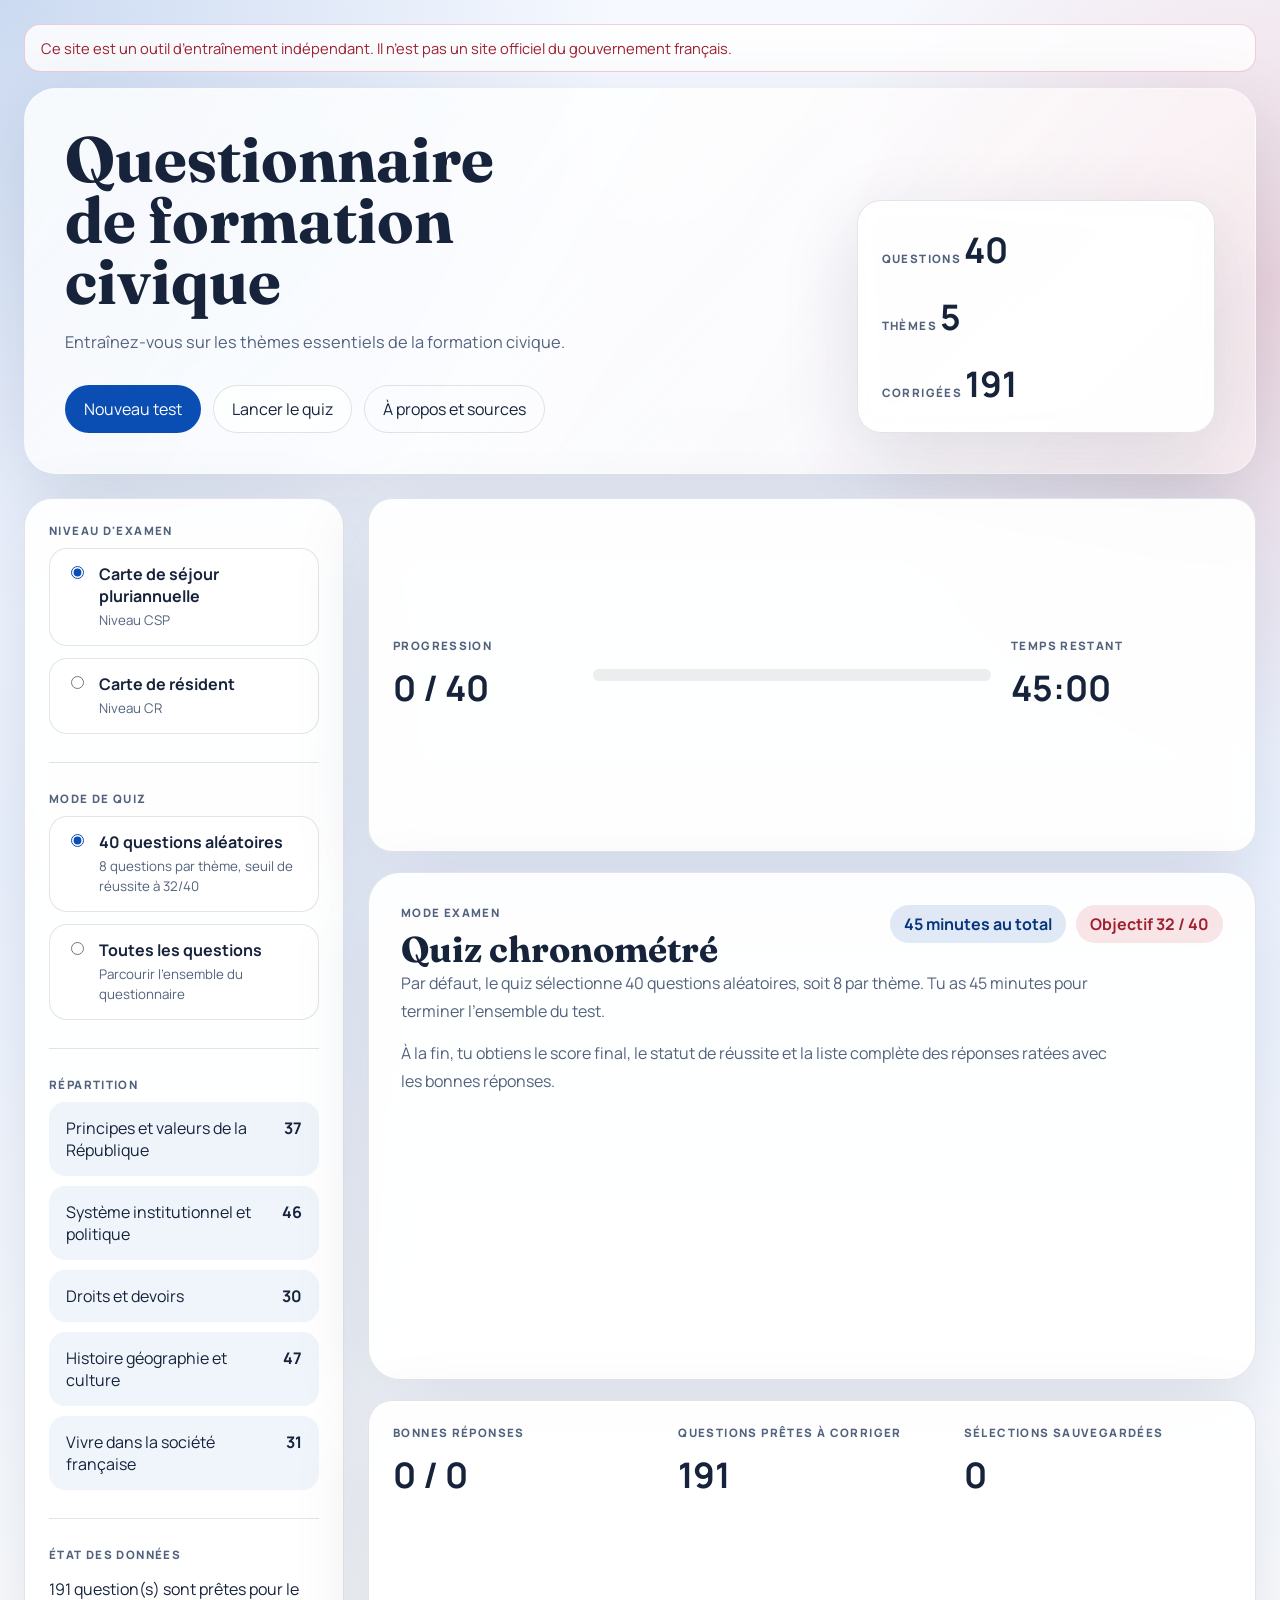
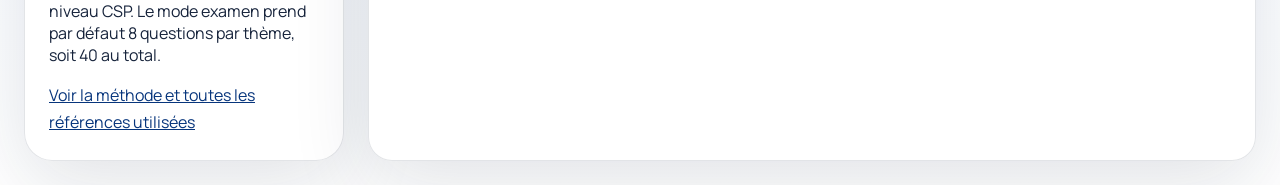
==== commit bc5ccae9: "fix false choices issues" ====
--- a/index.html
+++ b/index.html
@@ -57,6 +57,25 @@
       <main class="app-layout">
         <aside class="sidebar" aria-label="Thèmes du questionnaire">
           <div class="sidebar-block">
+            <p class="sidebar-label">Niveau d'examen</p>
+            <div class="mode-picker" id="level-picker">
+              <label class="mode-option">
+                <input type="radio" name="quiz-level" value="CSP" checked />
+                <span>
+                  <strong>Carte de séjour pluriannuelle</strong>
+                  <small>Niveau CSP</small>
+                </span>
+              </label>
+              <label class="mode-option">
+                <input type="radio" name="quiz-level" value="CR" />
+                <span>
+                  <strong>Carte de résident</strong>
+                  <small>Niveau CR</small>
+                </span>
+              </label>
+            </div>
+          </div>
+          <div class="sidebar-block">
             <p class="sidebar-label">Mode de quiz</p>
             <div class="mode-picker" id="mode-picker">
               <label class="mode-option">
@@ -217,11 +236,13 @@
     <script src="data/themes/droits-et-devoirs.js"></script>
     <script src="data/themes/histoire-geographie-culture.js"></script>
     <script src="data/themes/vivre-en-france.js"></script>
+    <script src="data/themes/cr.js"></script>
     <script src="data/overrides/principes-et-valeurs.js"></script>
     <script src="data/overrides/systeme-institutionnel.js"></script>
     <script src="data/overrides/droits-et-devoirs.js"></script>
     <script src="data/overrides/histoire-geographie-culture.js"></script>
     <script src="data/overrides/vivre-en-france.js"></script>
+    <script src="data/overrides/cr.js"></script>
     <script src="questions.js"></script>
     <script src="script.js"></script>
   </body>
